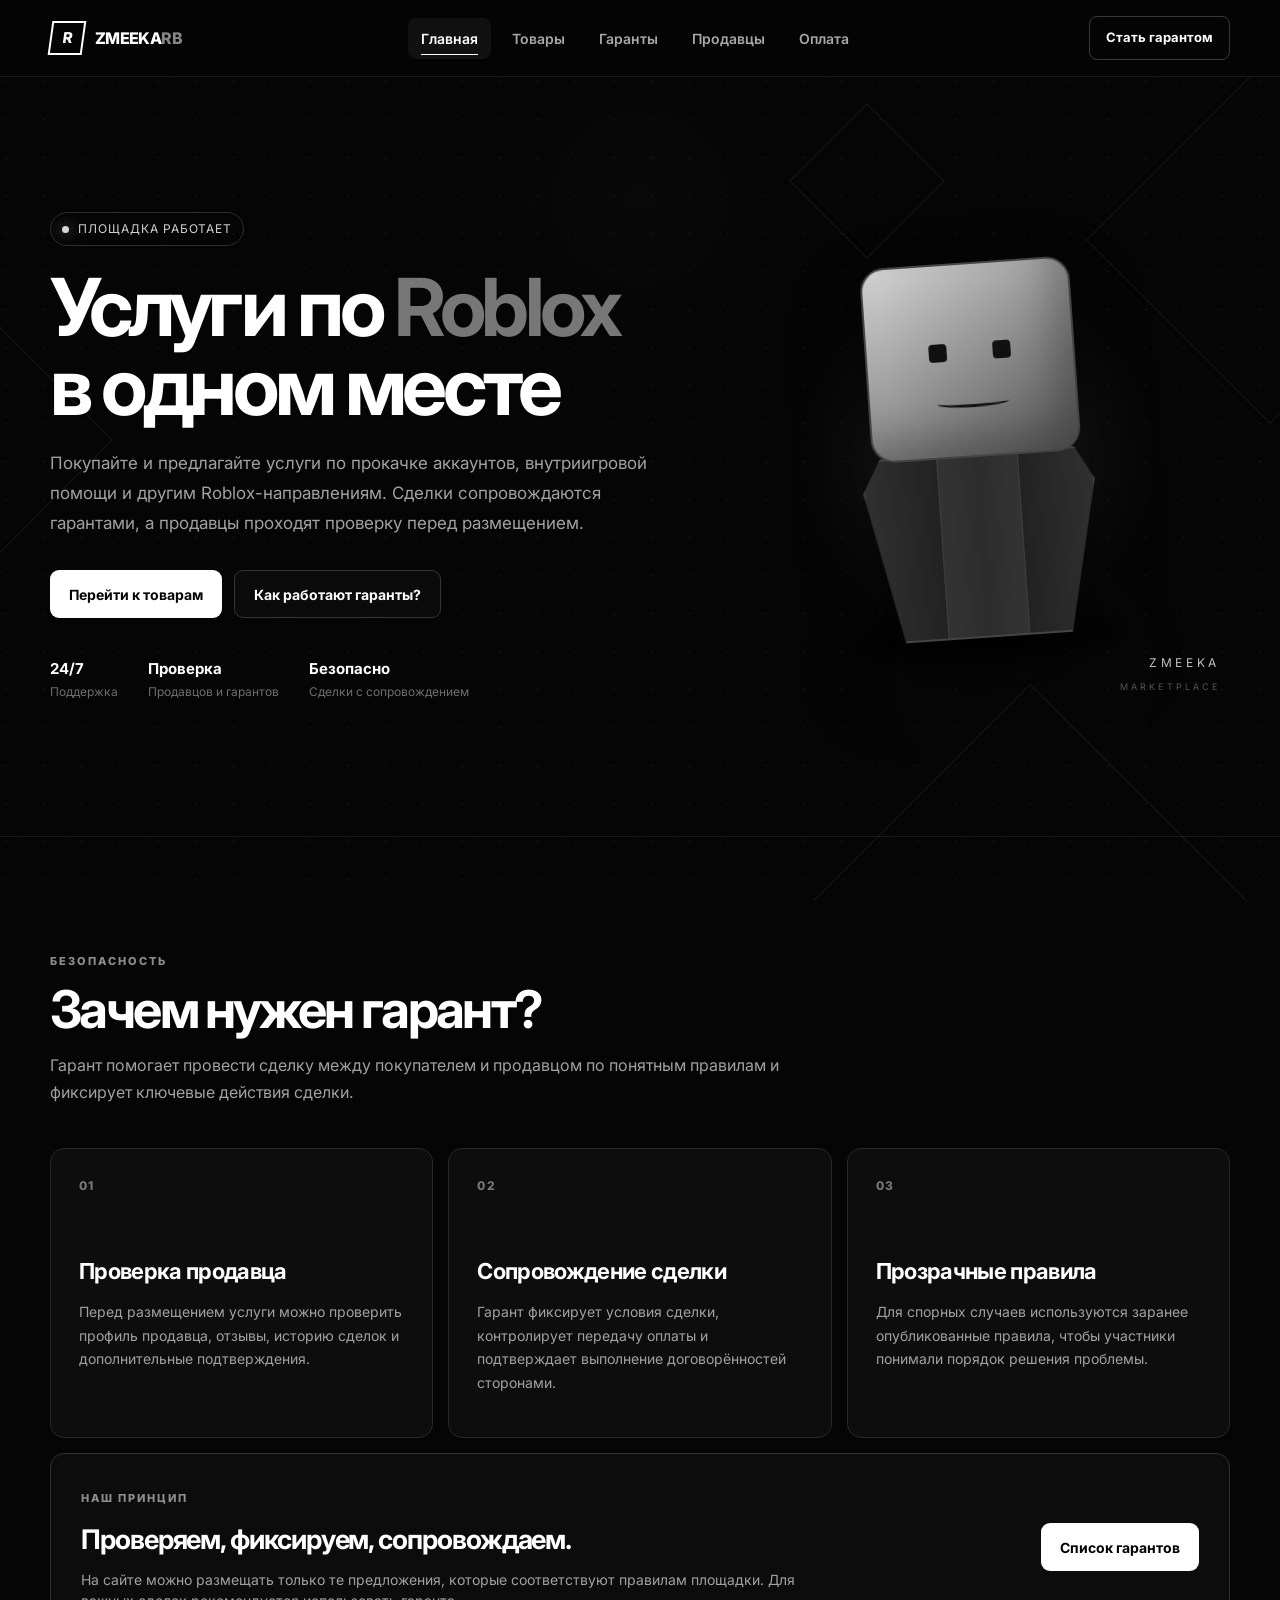
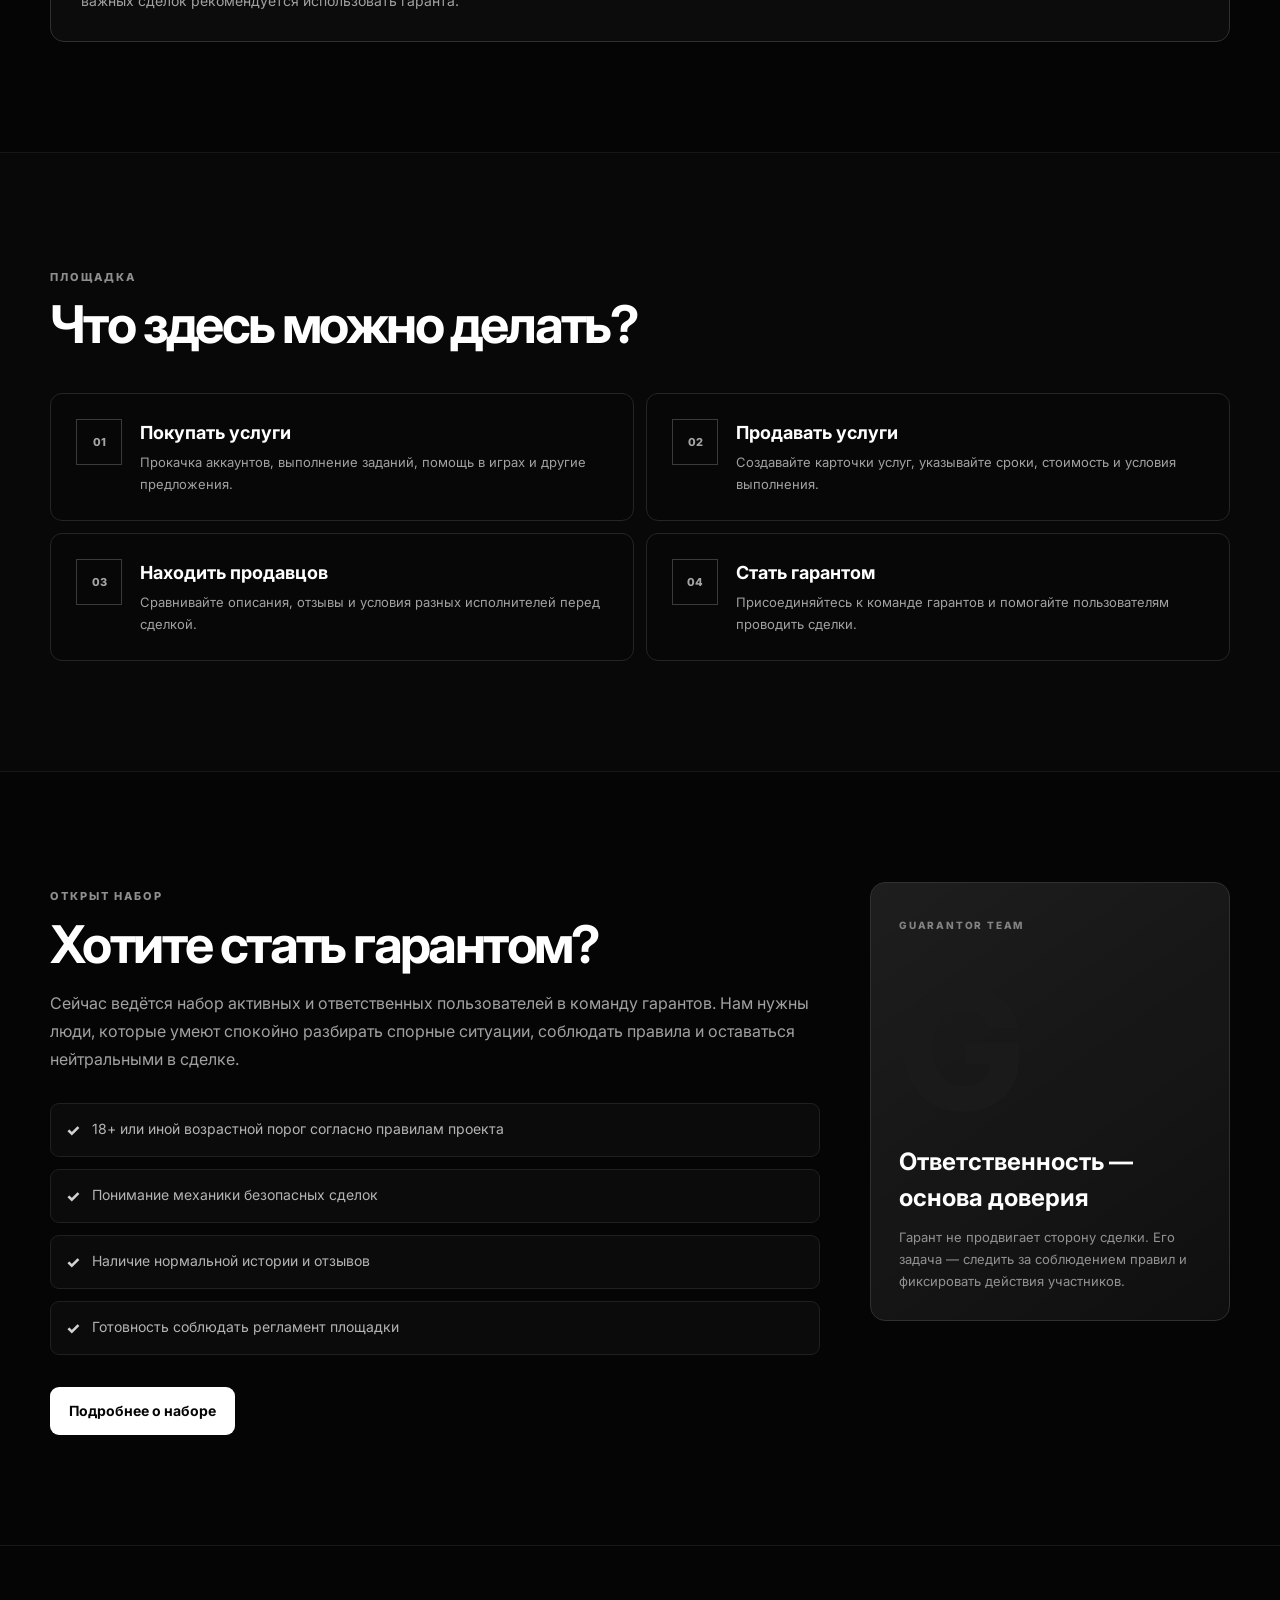
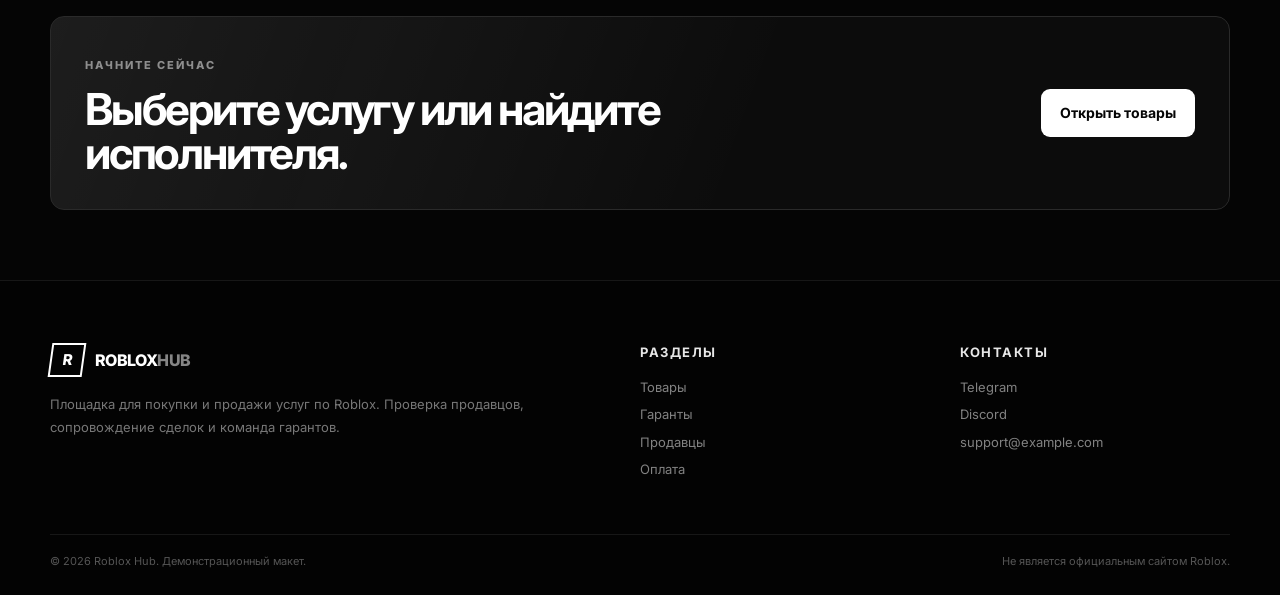
==== testat.html @ fbaff4bc "For render" ====
<!DOCTYPE html>
<html lang="ru">
<head>
    <meta charset="UTF-8">
    <meta name="viewport" content="width=device-width, initial-scale=1.0">
    <meta name="description" content="Roblox Hub — площадка для покупки и продажи услуг по Roblox, гарантов и безопасных сделок.">
    <title>Roblox Hub — Главная</title>
    <link rel="preconnect" href="https://fonts.googleapis.com">
    <link rel="preconnect" href="https://fonts.gstatic.com" crossorigin>
    <link href="https://fonts.googleapis.com/css2?family=Inter:wght@400;500;600;700;800&display=swap" rel="stylesheet">
    <link rel="stylesheet" href="testatt.css">
</head>
<body>

    <div class="background-pattern" aria-hidden="true">
        <div class="pattern pattern-1"></div>
        <div class="pattern pattern-2"></div>
        <div class="pattern pattern-3"></div>
        <div class="pattern pattern-4"></div>
    </div>

    <header class="header">
        <div class="container header-inner">
            <a class="logo" href="index.html" aria-label="Roblox Hub — Главная">
                <span class="logo-mark">R</span>
                <span>ZMEEKA<span class="logo-accent">RB</span></span>
            </a>

            <nav class="nav" aria-label="Основная навигация">
                <a class="nav-link active" href="index.html">Главная</a>
                <a class="nav-link" href="products.html">Товары</a>
                <a class="nav-link" href="guarantors.html">Гаранты</a>
                <a class="nav-link" href="sellers.html">Продавцы</a>
                <a class="nav-link" href="payment.html">Оплата</a>
            </nav>

            <a class="header-button" href="#guarantors">Стать гарантом</a>
        </div>
    </header>

    <main>

        <section class="hero">
            <div class="container hero-content">
                <div class="hero-text">
                    <div class="status-badge">
                        <span class="status-dot"></span>
                        Площадка работает
                    </div>

                    <h1>
                        Услуги по <span>Roblox</span><br>
                        в одном месте
                    </h1>

                    <p class="hero-description">
                        Покупайте и предлагайте услуги по прокачке аккаунтов, внутриигровой помощи
                        и другим Roblox-направлениям. Сделки сопровождаются гарантами, а продавцы
                        проходят проверку перед размещением.
                    </p>

                    <div class="hero-actions">
                        <a class="button button-primary" href="products.html">Перейти к товарам</a>
                        <a class="button button-secondary" href="#guarantors">Как работают гаранты?</a>
                    </div>

                    <div class="hero-stats">
                        <div class="stat">
                            <strong>24/7</strong>
                            <span>Поддержка</span>
                        </div>
                        <div class="stat">
                            <strong>Проверка</strong>
                            <span>Продавцов и гарантов</span>
                        </div>
                        <div class="stat">
                            <strong>Безопасно</strong>
                            <span>Сделки с сопровождением</span>
                        </div>
                    </div>
                </div>

                <div class="hero-visual" aria-label="Декоративный Roblox-аватар">
                    <div class="avatar-glow"></div>
                    <div class="avatar-card">
                        <div class="avatar-head">
                            <div class="avatar-face">
                                <span class="eye eye-left"></span>
                                <span class="eye eye-right"></span>
                                <span class="mouth"></span>
                            </div>
                        </div>
                        <div class="avatar-body">
                            <div class="avatar-shirt"></div>
                        </div>
                        <div class="avatar-shadow"></div>
                    </div>
                    <div class="visual-label">
                        <span>ZMEEKA</span>
                        <small>MARKETPLACE</small>
                    </div>
                </div>
            </div>
        </section>

        <section class="section" id="guarantors">
            <div class="container">
                <div class="section-heading">
                    <span class="eyebrow">Безопасность</span>
                    <h2>Зачем нужен гарант?</h2>
                    <p>
                        Гарант помогает провести сделку между покупателем и продавцом по понятным
                        правилам и фиксирует ключевые действия сделки.
                    </p>
                </div>

                <div class="feature-grid">
                    <article class="feature-card">
                        <div class="feature-number">01</div>
                        <h3>Проверка продавца</h3>
                        <p>
                            Перед размещением услуги можно проверить профиль продавца, отзывы,
                            историю сделок и дополнительные подтверждения.
                        </p>
                    </article>

                    <article class="feature-card">
                        <div class="feature-number">02</div>
                        <h3>Сопровождение сделки</h3>
                        <p>
                            Гарант фиксирует условия сделки, контролирует передачу оплаты и
                            подтверждает выполнение договорённостей сторонами.
                        </p>
                    </article>

                    <article class="feature-card">
                        <div class="feature-number">03</div>
                        <h3>Прозрачные правила</h3>
                        <p>
                            Для спорных случаев используются заранее опубликованные правила,
                            чтобы участники понимали порядок решения проблемы.
                        </p>
                    </article>
                </div>

                <div class="trust-banner">
                    <div>
                        <span class="eyebrow">Наш принцип</span>
                        <h3>Проверяем, фиксируем, сопровождаем.</h3>
                        <p>
                            На сайте можно размещать только те предложения, которые соответствуют
                            правилам площадки. Для важных сделок рекомендуется использовать гаранта.
                        </p>
                    </div>
                    <a class="button button-light" href="guarantors.html">Список гарантов</a>
                </div>
            </div>
        </section>

        <section class="section section-dark">
            <div class="container">
                <div class="section-heading">
                    <span class="eyebrow">Площадка</span>
                    <h2>Что здесь можно делать?</h2>
                </div>

                <div class="market-grid">
                    <div class="market-item">
                        <span class="market-icon">01</span>
                        <div>
                            <h3>Покупать услуги</h3>
                            <p>Прокачка аккаунтов, выполнение заданий, помощь в играх и другие предложения.</p>
                        </div>
                    </div>

                    <div class="market-item">
                        <span class="market-icon">02</span>
                        <div>
                            <h3>Продавать услуги</h3>
                            <p>Создавайте карточки услуг, указывайте сроки, стоимость и условия выполнения.</p>
                        </div>
                    </div>

                    <div class="market-item">
                        <span class="market-icon">03</span>
                        <div>
                            <h3>Находить продавцов</h3>
                            <p>Сравнивайте описания, отзывы и условия разных исполнителей перед сделкой.</p>
                        </div>
                    </div>

                    <div class="market-item">
                        <span class="market-icon">04</span>
                        <div>
                            <h3>Стать гарантом</h3>
                            <p>Присоединяйтесь к команде гарантов и помогайте пользователям проводить сделки.</p>
                        </div>
                    </div>
                </div>
            </div>
        </section>

        <section class="section guarantor-recruit">
            <div class="container recruitment">
                <div class="recruitment-copy">
                    <span class="eyebrow">Открыт набор</span>
                    <h2>Хотите стать гарантом?</h2>
                    <p>
                        Сейчас ведётся набор активных и ответственных пользователей в команду гарантов.
                        Нам нужны люди, которые умеют спокойно разбирать спорные ситуации, соблюдать
                        правила и оставаться нейтральными в сделке.
                    </p>

                    <div class="requirements">
                        <div class="requirement">
                            <span>✓</span>
                            <p>18+ или иной возрастной порог согласно правилам проекта</p>
                        </div>
                        <div class="requirement">
                            <span>✓</span>
                            <p>Понимание механики безопасных сделок</p>
                        </div>
                        <div class="requirement">
                            <span>✓</span>
                            <p>Наличие нормальной истории и отзывов</p>
                        </div>
                        <div class="requirement">
                            <span>✓</span>
                            <p>Готовность соблюдать регламент площадки</p>
                        </div>
                    </div>

                    <a class="button button-primary" href="guarantors.html">Подробнее о наборе</a>
                </div>

                <aside class="recruitment-card">
                    <span class="card-tag">GUARANTOR TEAM</span>
                    <div class="big-letter">G</div>
                    <h3>Ответственность — основа доверия</h3>
                    <p>
                        Гарант не продвигает сторону сделки. Его задача — следить за соблюдением правил
                        и фиксировать действия участников.
                    </p>
                </aside>
            </div>
        </section>

        <section class="section cta-section">
            <div class="container cta">
                <div>
                    <span class="eyebrow">Начните сейчас</span>
                    <h2>Выберите услугу или найдите исполнителя.</h2>
                </div>
                <a class="button button-primary" href="products.html">Открыть товары</a>
            </div>
        </section>

    </main>

    <footer class="footer">
        <div class="container footer-grid">
            <div>
                <a class="logo footer-logo" href="index.html">
                    <span class="logo-mark">R</span>
                    <span>ROBLOX<span class="logo-accent">HUB</span></span>
                </a>
                <p class="footer-text">
                    Площадка для покупки и продажи услуг по Roblox. Проверка продавцов,
                    сопровождение сделок и команда гарантов.
                </p>
            </div>

            <div>
                <h3>Разделы</h3>
                <a href="products.html">Товары</a>
                <a href="guarantors.html">Гаранты</a>
                <a href="sellers.html">Продавцы</a>
                <a href="payment.html">Оплата</a>
            </div>

            <div>
                <h3>Контакты</h3>
                <a href="https://t.me/" target="_blank" rel="noopener noreferrer">Telegram</a>
                <a href="https://discord.com/" target="_blank" rel="noopener noreferrer">Discord</a>
                <a href="mailto:support@example.com">support@example.com</a>
            </div>
        </div>

        <div class="container footer-bottom">
            <span>© 2026 Roblox Hub. Демонстрационный макет.</span>
            <span>Не является официальным сайтом Roblox.</span>
        </div>
    </footer>

</body>
</html>
---- testatt.css ----
* {
    margin: 0;
    padding: 0;
    box-sizing: border-box;
}

:root {
    --bg: #050505;
    --bg-soft: #0a0a0a;
    --card: #101010;
    --card-2: #151515;
    --line: #282828;
    --text: #ffffff;
    --muted: #a1a1a1;
    --muted-2: #6e6e6e;
    --gray: #d5d5d5;
    --accent: #ffffff;
}

html {
    scroll-behavior: smooth;
}

body {
    min-width: 320px;
    background: var(--bg);
    color: var(--text);
    font-family: "Inter", Arial, sans-serif;
    line-height: 1.5;
    overflow-x: hidden;
}

a {
    color: inherit;
    text-decoration: none;
}

.container {
    width: min(1180px, calc(100% - 40px));
    margin: 0 auto;
}

/* Декоративный фон */
.background-pattern {
    position: fixed;
    inset: 0;
    z-index: -2;
    overflow: hidden;
    pointer-events: none;
    background:
        radial-gradient(circle at 15% 15%, rgba(255,255,255,0.05) 0 1px, transparent 1px 100%),
        #050505;
    background-size: 38px 38px;
}

.background-pattern::before,
.background-pattern::after {
    content: "";
    position: absolute;
    inset: 0;
    opacity: 0.25;
}

.background-pattern::before {
    background-image:
        linear-gradient(135deg, transparent 0 49%, rgba(255,255,255,0.04) 50%, transparent 51%),
        linear-gradient(45deg, transparent 0 49%, rgba(255,255,255,0.025) 50%, transparent 51%);
    background-size: 82px 82px;
}

.background-pattern::after {
    background:
        radial-gradient(circle at 50% 22%, rgba(255,255,255,0.07), transparent 18%),
        radial-gradient(circle at 80% 75%, rgba(255,255,255,0.035), transparent 22%);
    filter: blur(4px);
}

.pattern {
    position: absolute;
    border: 1px solid rgba(255,255,255,0.07);
    transform: rotate(45deg);
}

.pattern-1 {
    width: 260px;
    height: 260px;
    right: -120px;
    top: 110px;
}

.pattern-2 {
    width: 160px;
    height: 160px;
    left: -80px;
    top: 40%;
}

.pattern-3 {
    width: 320px;
    height: 320px;
    left: 68%;
    bottom: -170px;
}

.pattern-4 {
    width: 110px;
    height: 110px;
    right: 28%;
    top: 14%;
}

/* Header */
.header {
    position: sticky;
    top: 0;
    z-index: 20;
    border-bottom: 1px solid rgba(255,255,255,0.08);
    background: rgba(5,5,5,0.87);
    backdrop-filter: blur(16px);
}

.header-inner {
    min-height: 76px;
    display: flex;
    align-items: center;
    justify-content: space-between;
    gap: 30px;
}

.logo {
    display: inline-flex;
    align-items: center;
    gap: 11px;
    font-weight: 800;
    letter-spacing: -0.04em;
    white-space: nowrap;
}

.logo-mark {
    width: 34px;
    height: 34px;
    display: grid;
    place-items: center;
    border: 2px solid white;
    font-size: 15px;
    transform: skew(-8deg);
}

.logo-accent {
    color: #858585;
}

.nav {
    display: flex;
    align-items: center;
    justify-content: center;
    gap: 8px;
    flex-wrap: wrap;
}

.nav-link {
    position: relative;
    padding: 10px 13px;
    color: #a8a8a8;
    font-size: 14px;
    font-weight: 600;
    transition: color 0.2s ease, background 0.2s ease;
    border-radius: 8px;
}

.nav-link:hover,
.nav-link.active {
    color: white;
    background: rgba(255,255,255,0.05);
}

.nav-link.active::after {
    content: "";
    position: absolute;
    left: 13px;
    right: 13px;
    bottom: 4px;
    height: 1px;
    background: white;
}

.header-button {
    padding: 11px 16px;
    border: 1px solid #383838;
    border-radius: 8px;
    font-size: 13px;
    font-weight: 700;
    transition: 0.2s ease;
}

.header-button:hover {
    background: white;
    color: black;
}

/* Hero */
.hero {
    position: relative;
    min-height: 760px;
    display: flex;
    align-items: center;
    border-bottom: 1px solid rgba(255,255,255,0.08);
}

.hero-content {
    display: grid;
    grid-template-columns: 1.12fr 0.88fr;
    align-items: center;
    gap: 30px;
    padding: 80px 0;
}

.status-badge {
    display: inline-flex;
    align-items: center;
    gap: 9px;
    padding: 7px 11px;
    border: 1px solid #2e2e2e;
    border-radius: 999px;
    color: #d1d1d1;
    font-size: 12px;
    text-transform: uppercase;
    letter-spacing: 0.08em;
}

.status-dot {
    width: 7px;
    height: 7px;
    border-radius: 50%;
    background: #d6d6d6;
    box-shadow: 0 0 14px rgba(255,255,255,0.55);
}

.hero h1 {
    margin-top: 22px;
    max-width: 760px;
    font-size: clamp(44px, 7vw, 80px);
    line-height: 0.98;
    letter-spacing: -0.055em;
}

.hero h1 span {
    color: #777777;
}

.hero-description {
    max-width: 670px;
    margin-top: 24px;
    color: var(--muted);
    font-size: 17px;
    line-height: 1.75;
}

.hero-actions {
    display: flex;
    flex-wrap: wrap;
    gap: 12px;
    margin-top: 32px;
}

.button {
    display: inline-flex;
    align-items: center;
    justify-content: center;
    min-height: 48px;
    padding: 0 19px;
    border-radius: 9px;
    font-size: 14px;
    font-weight: 700;
    transition: transform 0.2s ease, background 0.2s ease, color 0.2s ease;
}

.button:hover {
    transform: translateY(-2px);
}

.button-primary {
    background: #ffffff;
    color: #050505;
}

.button-primary:hover {
    background: #d9d9d9;
}

.button-secondary {
    border: 1px solid #353535;
    background: #0b0b0b;
    color: white;
}

.button-secondary:hover {
    background: #151515;
}

.button-light {
    background: white;
    color: black;
}

.hero-stats {
    display: flex;
    flex-wrap: wrap;
    gap: 30px;
    margin-top: 40px;
}

.stat {
    display: flex;
    flex-direction: column;
    gap: 2px;
}

.stat strong {
    font-size: 15px;
    font-weight: 700;
}

.stat span {
    color: var(--muted-2);
    font-size: 12px;
}

/* CSS-иллюстрация Roblox-персонажа */
.hero-visual {
    position: relative;
    min-height: 510px;
    display: grid;
    place-items: center;
}

.avatar-glow {
    position: absolute;
    width: 350px;
    height: 350px;
    border-radius: 50%;
    background: radial-gradient(circle, rgba(255,255,255,0.16), rgba(255,255,255,0.025) 52%, transparent 73%);
    filter: blur(8px);
}

.avatar-card {
    position: relative;
    width: 290px;
    height: 390px;
    display: flex;
    flex-direction: column;
    align-items: center;
    justify-content: flex-start;
    transform: rotate(-4deg);
    filter: drop-shadow(0 30px 35px rgba(0,0,0,0.45));
}

.avatar-head {
    width: 210px;
    height: 195px;
    border: 2px solid #444444;
    border-radius: 24px;
    background:
        linear-gradient(145deg, #d4d4d4, #777777 70%, #555555);
    position: relative;
    z-index: 2;
    box-shadow: inset -20px -22px 35px rgba(0,0,0,0.18);
}

.avatar-face {
    position: absolute;
    inset: 0;
}

.eye {
    position: absolute;
    width: 18px;
    height: 18px;
    top: 78px;
    border-radius: 4px;
    background: #111111;
}

.eye-left {
    left: 62px;
}

.eye-right {
    right: 62px;
}

.mouth {
    position: absolute;
    width: 72px;
    height: 10px;
    left: 50%;
    bottom: 48px;
    transform: translateX(-50%);
    border-bottom: 3px solid #111111;
    border-radius: 50%;
}

.avatar-body {
    width: 232px;
    height: 185px;
    margin-top: -4px;
    border: 2px solid #444444;
    background: linear-gradient(90deg, #303030, #1a1a1a 50%, #303030);
    clip-path: polygon(8% 0, 92% 0, 100% 18%, 86% 100%, 14% 100%, 0 18%);
    position: relative;
    z-index: 1;
}

.avatar-shirt {
    position: absolute;
    width: 82px;
    height: 100%;
    left: 50%;
    transform: translateX(-50%);
    background: rgba(255,255,255,0.08);
    border-left: 1px solid rgba(255,255,255,0.06);
    border-right: 1px solid rgba(255,255,255,0.06);
}

.avatar-shadow {
    position: absolute;
    left: 50%;
    bottom: 0;
    width: 275px;
    height: 28px;
    transform: translateX(-50%);
    border-radius: 50%;
    background: rgba(0,0,0,0.8);
    filter: blur(10px);
}

.visual-label {
    position: absolute;
    right: 2%;
    bottom: 3%;
    text-align: right;
}

.visual-label span {
    display: block;
    font-size: 12px;
    letter-spacing: 0.3em;
    color: #bfbfbf;
}

.visual-label small {
    color: #555555;
    font-size: 9px;
    letter-spacing: 0.34em;
}

/* Общие секции */
.section {
    position: relative;
    padding: 110px 0;
}

.section-dark {
    background: rgba(255,255,255,0.015);
    border-top: 1px solid rgba(255,255,255,0.06);
    border-bottom: 1px solid rgba(255,255,255,0.06);
}

.section-heading {
    max-width: 780px;
    margin-bottom: 42px;
}

.eyebrow {
    display: inline-block;
    margin-bottom: 14px;
    color: #8e8e8e;
    font-size: 11px;
    font-weight: 800;
    letter-spacing: 0.18em;
    text-transform: uppercase;
}

.section h2 {
    font-size: clamp(32px, 5vw, 52px);
    line-height: 1;
    letter-spacing: -0.05em;
}

.section-heading p {
    margin-top: 16px;
    color: var(--muted);
    font-size: 16px;
    line-height: 1.7;
}

/* Карточки */
.feature-grid {
    display: grid;
    grid-template-columns: repeat(3, 1fr);
    gap: 15px;
}

.feature-card {
    min-height: 290px;
    padding: 28px;
    border: 1px solid var(--line);
    border-radius: 14px;
    background: rgba(16,16,16,0.86);
    transition: transform 0.2s ease, border-color 0.2s ease;
}

.feature-card:hover {
    transform: translateY(-4px);
    border-color: #4a4a4a;
}

.feature-number {
    color: #777777;
    font-size: 12px;
    font-weight: 800;
    letter-spacing: 0.12em;
}

.feature-card h3 {
    margin-top: 60px;
    font-size: 22px;
    letter-spacing: -0.03em;
}

.feature-card p {
    margin-top: 12px;
    color: var(--muted);
    font-size: 14px;
    line-height: 1.7;
}

.trust-banner {
    margin-top: 15px;
    padding: 30px;
    display: flex;
    align-items: center;
    justify-content: space-between;
    gap: 30px;
    border: 1px solid #303030;
    background: #0c0c0c;
    border-radius: 14px;
}

.trust-banner h3 {
    font-size: 27px;
    letter-spacing: -0.04em;
}

.trust-banner p {
    max-width: 750px;
    margin-top: 8px;
    color: var(--muted);
    font-size: 14px;
}

/* Market */
.market-grid {
    display: grid;
    grid-template-columns: repeat(2, 1fr);
    gap: 12px;
}

.market-item {
    display: flex;
    gap: 18px;
    padding: 25px;
    border: 1px solid #252525;
    border-radius: 12px;
    background: rgba(8,8,8,0.8);
}

.market-icon {
    flex: 0 0 46px;
    width: 46px;
    height: 46px;
    display: grid;
    place-items: center;
    border: 1px solid #3a3a3a;
    color: #a4a4a4;
    font-size: 11px;
    font-weight: 800;
}

.market-item h3 {
    font-size: 18px;
}

.market-item p {
    margin-top: 6px;
    color: var(--muted);
    font-size: 13px;
    line-height: 1.65;
}

/* Recruitment */
.guarantor-recruit {
    border-bottom: 1px solid rgba(255,255,255,0.08);
}

.recruitment {
    display: grid;
    grid-template-columns: 1fr 360px;
    gap: 50px;
    align-items: start;
}

.recruitment-copy > p {
    max-width: 760px;
    margin: 18px 0 30px;
    color: var(--muted);
    font-size: 16px;
    line-height: 1.75;
}

.requirements {
    display: grid;
    gap: 12px;
    margin-bottom: 32px;
}

.requirement {
    display: flex;
    align-items: flex-start;
    gap: 12px;
    padding: 14px 15px;
    border: 1px solid #202020;
    border-radius: 9px;
    background: #0b0b0b;
}

.requirement span {
    color: #d2d2d2;
    font-weight: 800;
}

.requirement p {
    color: #b4b4b4;
    font-size: 14px;
}

.recruitment-card {
    padding: 28px;
    min-height: 390px;
    border: 1px solid #303030;
    border-radius: 15px;
    background:
        linear-gradient(145deg, rgba(255,255,255,0.08), rgba(255,255,255,0.015)),
        #0b0b0b;
    position: relative;
    overflow: hidden;
}

.card-tag {
    color: #838383;
    font-size: 10px;
    font-weight: 800;
    letter-spacing: 0.18em;
}

.big-letter {
    margin-top: 45px;
    font-size: 170px;
    line-height: 0.8;
    font-weight: 800;
    color: #1a1a1a;
    letter-spacing: -0.1em;
}

.recruitment-card h3 {
    position: relative;
    margin-top: 28px;
    font-size: 24px;
}

.recruitment-card p {
    position: relative;
    margin-top: 10px;
    color: #929292;
    font-size: 13px;
    line-height: 1.7;
}

/* CTA */
.cta-section {
    padding: 70px 0;
}

.cta {
    display: flex;
    align-items: center;
    justify-content: space-between;
    gap: 25px;
    padding: 34px;
    border: 1px solid #2a2a2a;
    border-radius: 14px;
    background:
        linear-gradient(110deg, rgba(255,255,255,0.07), transparent 60%),
        #0c0c0c;
}

.cta h2 {
    max-width: 750px;
    font-size: clamp(27px, 4vw, 44px);
}

/* Footer */
.footer {
    border-top: 1px solid rgba(255,255,255,0.08);
    background: #030303;
}

.footer-grid {
    display: grid;
    grid-template-columns: 2fr 1fr 1fr;
    gap: 50px;
    padding: 62px 0 46px;
}

.footer-logo {
    margin-bottom: 16px;
}

.footer-text {
    max-width: 480px;
    color: #777777;
    font-size: 13px;
    line-height: 1.75;
}

.footer h3 {
    margin-bottom: 15px;
    color: #e7e7e7;
    font-size: 13px;
    text-transform: uppercase;
    letter-spacing: 0.12em;
}

.footer-grid > div:not(:first-child) a {
    display: block;
    width: fit-content;
    margin: 8px 0;
    color: #828282;
    font-size: 13px;
    transition: color 0.2s ease;
}

.footer-grid > div:not(:first-child) a:hover {
    color: white;
}

.footer-bottom {
    display: flex;
    justify-content: space-between;
    gap: 20px;
    padding: 18px 0 26px;
    border-top: 1px solid #171717;
    color: #555555;
    font-size: 11px;
}

/* Адаптив */
@media (max-width: 1000px) {
    .header-button {
        display: none;
    }

    .hero-content {
        grid-template-columns: 1fr;
    }

    .hero-visual {
        min-height: 420px;
    }

    .feature-grid {
        grid-template-columns: 1fr;
    }

    .recruitment {
        grid-template-columns: 1fr;
    }
}

@media (max-width: 700px) {
    .container {
        width: min(100% - 24px, 1180px);
    }

    .header-inner {
        min-height: auto;
        padding: 14px 0;
        flex-direction: column;
        align-items: stretch;
        gap: 12px;
    }

    .nav {
        justify-content: flex-start;
        overflow-x: auto;
        flex-wrap: nowrap;
        padding-bottom: 3px;
    }

    .nav-link {
        flex: 0 0 auto;
        font-size: 12px;
    }

    .hero {
        min-height: auto;
    }

    .hero-content {
        padding: 58px 0 50px;
    }

    .hero h1 {
        font-size: 48px;
    }

    .hero-description {
        font-size: 15px;
    }

    .hero-actions {
        flex-direction: column;
    }

    .button {
        width: 100%;
    }

    .hero-stats {
        gap: 18px;
    }

    .hero-visual {
        min-height: 330px;
        transform: scale(0.84);
        transform-origin: top center;
        margin-bottom: -55px;
    }

    .section {
        padding: 78px 0;
    }

    .trust-banner,
    .cta {
        flex-direction: column;
        align-items: stretch;
    }

    .market-grid {
        grid-template-columns: 1fr;
    }

    .recruitment-card {
        min-height: 320px;
    }

    .big-letter {
        font-size: 125px;
    }

    .footer-grid {
        grid-template-columns: 1fr;
        gap: 30px;
    }

    .footer-bottom {
        flex-direction: column;
    }
}
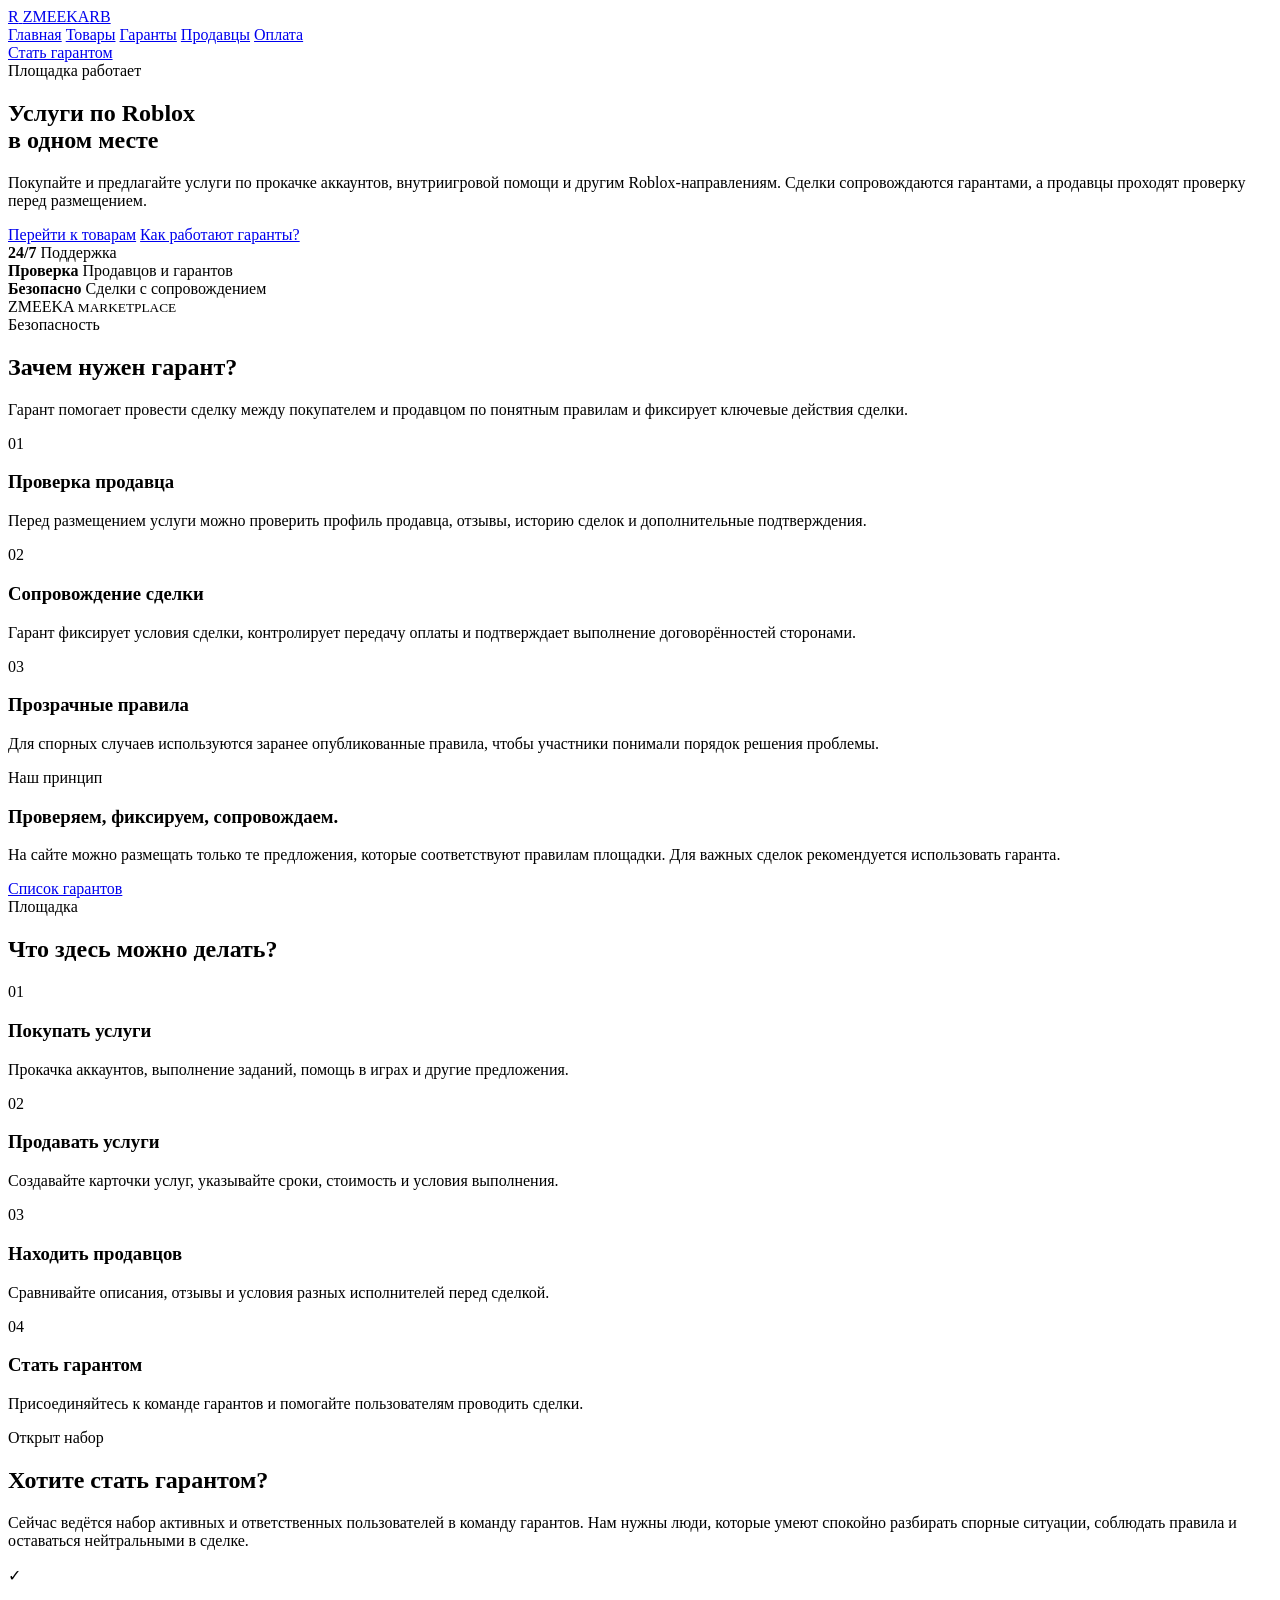
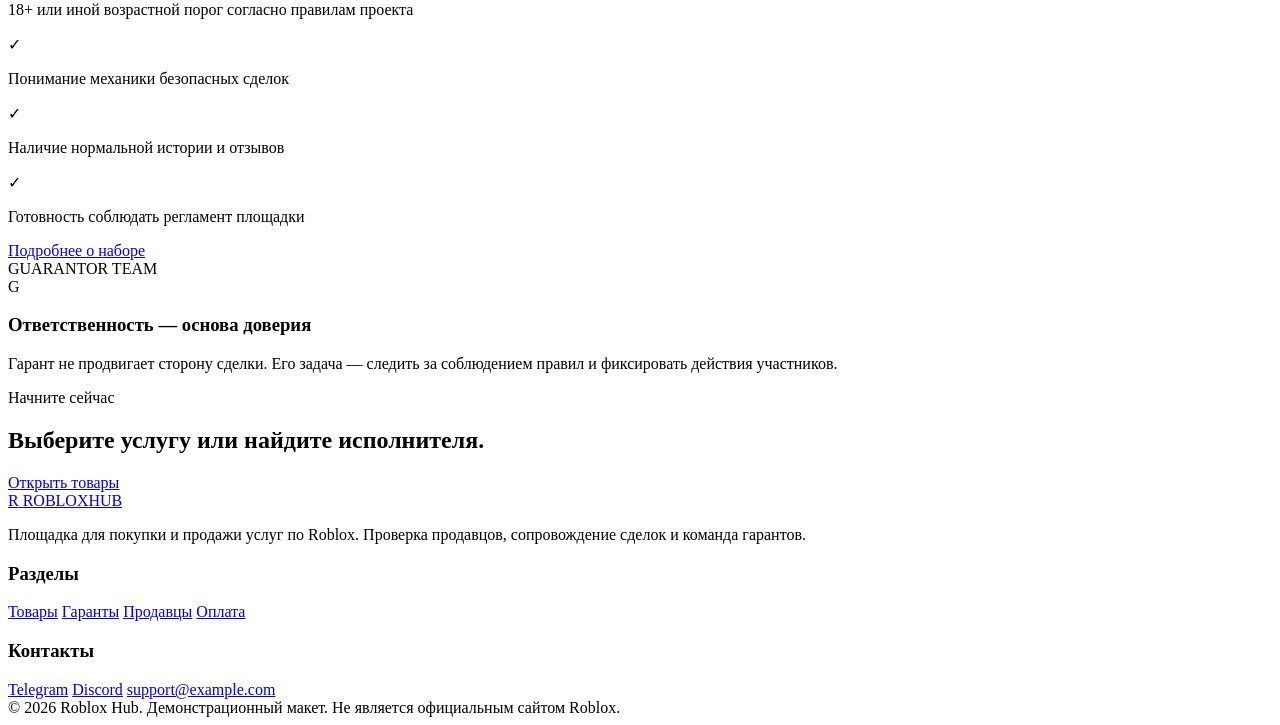
==== commit f6536643: "Update testat.html" ====
--- a/testat.html
+++ b/testat.html
@@ -8,7 +8,7 @@
     <link rel="preconnect" href="https://fonts.googleapis.com">
     <link rel="preconnect" href="https://fonts.gstatic.com" crossorigin>
     <link href="https://fonts.googleapis.com/css2?family=Inter:wght@400;500;600;700;800&display=swap" rel="stylesheet">
-    <link rel="stylesheet" href="testatt.css">
+    <link rel="stylesheet" href="style.css">
 </head>
 <body>
 
@@ -293,4 +293,4 @@
     </footer>
 
 </body>
-</html>+</html>
